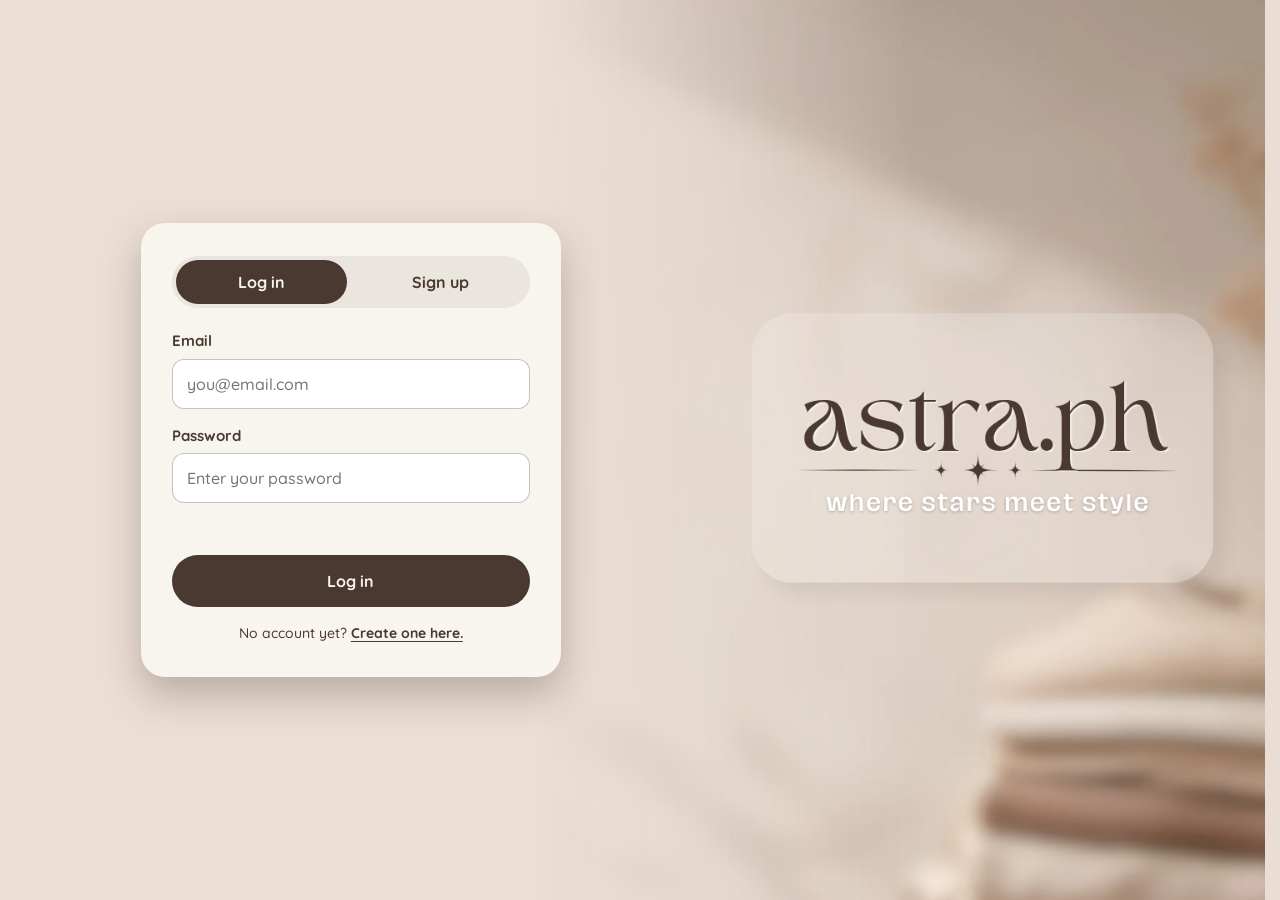
==== 0068PayodLogin.html @ 87f12767 "fixed, w/ comments" ====
<!DOCTYPE html>
<html lang="en">
<head>
  <meta charset="UTF-8">
  <meta name="viewport" content="width=device-width, initial-scale=1.0">
  <title>Log in | astra.ph</title>
  <meta name="description" content="Log in or sign up to shop astra.ph.">

  <link rel="preconnect" href="https://fonts.googleapis.com">
  <link rel="preconnect" href="https://fonts.gstatic.com" crossorigin>
  <link href="https://fonts.googleapis.com/css2?family=Bricolage+Grotesque:wght@700;800&family=Quicksand:wght@500;600;700&display=swap" rel="stylesheet">
  <link rel="icon" type="image/png" href="images/main.png">

  <link rel="stylesheet" href="0068PayodStyle.css">
</head>
<body class="login-body">

  <main class="login-page">
    <div class="login-card">

      <!-- Tabs: switch between the Log in view and the Sign up view.
           Only CSS classes change here; both forms already exist in the
           HTML, JS just shows one and hides the other. -->
      <div class="login-tabs">
        <button type="button" class="tab-btn active" id="tabLogin">Log in</button>
        <button type="button" class="tab-btn" id="tabSignup">Sign up</button>
      </div>

      <!-- ============ LOG IN FORM ============ -->
      <form id="loginForm" class="auth-form" novalidate>
        <label class="field">
          <span>Email</span>
          <input type="email" name="email" placeholder="you@email.com" autocomplete="email">
        </label>

        <label class="field">
          <span>Password</span>
          <input type="password" name="password" placeholder="Enter your password" autocomplete="current-password">
        </label>

        <p class="form-error" id="loginError" role="alert"></p>

        <button class="btn-primary btn-block" type="submit">Log in</button>

        <p class="switch-text">
          No account yet? <button type="button" class="link-btn" id="goSignup">Create one here.</button>
        </p>
      </form>

      <!-- ============ SIGN UP FORM (hidden by default) ============ -->
      <form id="signupForm" class="auth-form" novalidate hidden>
        <div class="name-row">
          <label class="field">
            <span>First name</span>
            <input type="text" name="firstName" placeholder="Juan" autocomplete="given-name">
          </label>

          <label class="field">
            <span>Last name</span>
            <input type="text" name="lastName" placeholder="Dela Cruz" autocomplete="family-name">
          </label>
        </div>

        <label class="field">
          <span>Email</span>
          <input type="email" name="email" placeholder="you@email.com" autocomplete="email">
        </label>

        <label class="field">
          <span>Password</span>
          <input type="password" name="password" placeholder="At least 6 characters" autocomplete="new-password">
        </label>

        <label class="field">
          <span>Confirm password</span>
          <input type="password" name="confirmPassword" placeholder="Re-enter your password" autocomplete="new-password">
        </label>

        <p class="form-error" id="signupError" role="alert"></p>

        <button class="btn-primary btn-block" type="submit">Sign up</button>

        <p class="switch-text">
          Already have an account? <button type="button" class="link-btn" id="goLogin">Log in</button>
        </p>
      </form>

    </div>
  </main>

  <script src="0068PayodLogin.js"></script>
</body>
</html>
---- 0068PayodStyle.css ----
/* ---------- 1. VARIABLES (change colors/spacing here) ---------- */
:root {
  --brown-dark: #4a3931; /* main text + dark buttons */
  --mauve: #9a7b6c; /* navbar color */
  --cream: #eaded4; /* slide background color (fallback) */
  --cream-light: #f8f4ee; /* cards, popups */
  --sand: #d9c8bb; /* image placeholders */
  --star: #d99a2b; /* review stars */
  --error: #a8322d;

  --font-head: "Bricolage Grotesque", "Trebuchet MS", system-ui, sans-serif;
  --font-body: "Quicksand", "Segoe UI", system-ui, sans-serif;

  --nav-h: clamp(56px, 5.84vw, 100px);
  --content-top: 16vw; /* space under the slide title (chooser, reviews) */
  --products-top: 16vw; /* space under the slide title (tops, bottoms) */
  --products-bottom: 12vw; /* space above the bottom wave/marquee */
  --grid-w: 58vw; /* width of the cards area */
}

/* ---------- 2. BASE ---------- */
*,
*::before,
*::after {
  box-sizing: border-box;
  margin: 0;
  padding: 0;
}

html {
  scroll-behavior: smooth; /* makes nav links + chooser cards scroll smoothly */
  scrollbar-gutter: stable; /* stops the page from jumping when popups lock scrolling */
}

body {
  font-family: var(--font-body);
  font-weight: 500;
  color: var(--brown-dark);
  background: var(--cream);
  line-height: 1.5;
}

body.no-scroll {
  overflow: hidden;
}

img {
  max-width: 100%;
}
ul {
  list-style: none;
}
button {
  font: inherit;
  color: inherit;
  cursor: pointer;
}
[hidden] {
  display: none !important;
}

/* Visible keyboard focus */
:focus-visible {
  outline: 3px solid var(--star);
  outline-offset: 3px;
}

/* Text that is only for screen readers/SEO (the real text is inside the slide images) */
.sr-only {
  position: absolute;
  width: 1px;
  height: 1px;
  overflow: hidden;
  clip: rect(0 0 0 0);
  white-space: nowrap;
}

/* A button made to look like an underlined text link (used for "Sign up here",
   "Log in", and the navbar "Log out" button) */
.link-btn {
  border: 0;
  background: none;
  padding: 0;
  font: inherit;
  font-weight: 700;
  color: inherit;
  text-decoration: underline;
  text-underline-offset: 3px;
}

/* ---------- 3. NAVBAR ---------- */
.navbar {
  position: fixed;
  top: 0;
  left: 0;
  width: 100%;
  height: var(--nav-h);
  background: var(--mauve);
  z-index: 100;
}

/* 3 columns sa navbar */
.nav-inner {
  height: 100%;
  display: grid;
  grid-template-columns: 1fr auto 1fr;
  align-items: center;
  gap: 2vw;
  padding: 0 clamp(14px, 3.5vw, 60px);
}

.nav-links {
  display: flex;
  align-items: center;
  gap: clamp(14px, 2.4vw, 40px);
}

.nav-right {
  display: flex;
  justify-content: flex-end;
  align-items: center;
  gap: clamp(14px, 2.4vw, 40px);
}

.nav-links a {
  position: relative;
  padding: 6px 0;
  color: var(--cream-light);
  text-decoration: none;
  font-weight: 700;
  font-size: clamp(12px, 1.15vw, 19px);
  letter-spacing: 0.03em;
}

/* underline on hover */
.nav-links a::after {
  content: "";
  position: absolute;
  left: 0;
  bottom: 0;
  width: 100%;
  height: 2px;
  background: var(--cream-light);
  transform: scaleX(0);
  transform-origin: left;
  transition: transform 0.3s ease;
}
.nav-links a:hover::after,
.nav-links a:focus-visible::after {
  transform: scaleX(1);
}

/* the "Log out" button sits inside .nav-links too, so it borrows the same look */
.nav-logout {
  color: var(--cream-light);
  font-size: clamp(12px, 1.15vw, 19px);
  text-decoration-color: rgba(248, 244, 238, 0.6);
}

.nav-logo {
  color: var(--cream-light);
  text-decoration: none;
  font-family: var(--font-head);
  font-weight: 700;
  font-size: clamp(18px, 2vw, 30px); /* only used if logo.png is missing */
}
.nav-logo img {
  display: block;
  height: calc(var(--nav-h) * 0.5);
  width: auto;
}

.cart-btn {
  position: relative;
  display: grid;
  place-items: center;
  width: clamp(36px, 3vw, 46px);
  height: clamp(36px, 3vw, 46px);
  border: 1.5px solid rgba(248, 244, 238, 0.7);
  border-radius: 50%;
  background: transparent;
  color: var(--cream-light);
  transition:
    background 0.25s ease,
    transform 0.25s ease;
}
.cart-btn:hover {
  background: rgba(248, 244, 238, 0.2);
  transform: scale(1.08);
}
.cart-btn svg {
  width: 55%;
  height: 55%;
}

/* the little number indicator */
.cart-count {
  position: absolute;
  top: -7px;
  right: -7px;
  display: grid;
  place-items: center;
  min-width: 20px;
  height: 20px;
  padding: 0 5px;
  border-radius: 999px;
  background: var(--brown-dark);
  color: var(--cream-light);
  font-size: 12px;
  font-weight: 700;
  transform: scale(0); /* hidden while the cart is empty */
  transition: transform 0.25s cubic-bezier(0.34, 1.56, 0.64, 1);
}
.cart-count.show {
  transform: scale(1);
}
.cart-count.bump {
  animation: bump 0.4s ease;
}

@keyframes bump {
  50% {
    transform: scale(1.5);
  }
}

/* ---------- 4. SLIDES  ---------- */
.slide {
  position: relative;
  width: 100%;
  aspect-ratio: 16 / 9; /* same ratio as the Canva page */
  background-repeat: no-repeat;
  background-size: cover;
  background-position: center top;
  scroll-margin-top: var(
    --nav-h
  ); 
}

.slide-home {
  background-image: url("images/home.png");
}
.slide-about {
  background-image: url("images/about.png");
}
.slide-chooser {
  background-image: url("images/chooser.png");
  padding-top: var(--content-top);
}
.slide-tops {
  background-image: url("images/tops.png");
}
.slide-bottoms {
  background-image: url("images/bottoms.png");
}
.slide-reviews {
  background-image: url("images/reviews.png");
  padding-top: var(--content-top);
}
.slide-contact {
  background-image: url("images/contact.png");
  padding-bottom: 7vw;   /* extra room now that the inquiry form sits below the icons */
}
.slide-products {
  padding: var(--products-top) 0 var(--products-bottom);
}

/* ---------- 5. PRODUCT CHOOSER (Tops / Bottoms) ---------- */
.choices {
  display: flex;
  justify-content: center;
  gap: 4vw;
  width: 62vw;
  margin: 0 auto;
}

.choice {
  position: relative;
  flex: 1;
  display: block;
  aspect-ratio: 4 / 3;
  overflow: hidden;
  border: 0.35vw solid var(--cream-light);
  border-radius: 1.6vw;
  background: var(--mauve); /* shows if the photo is missing */
  color: var(--cream-light);
  text-decoration: none;
  box-shadow: 0 1vw 2.4vw rgba(74, 57, 49, 0.22);
  transition:
    transform 0.3s ease,
    box-shadow 0.3s ease;
}
.choice img {
  display: block;
  width: 100%;
  height: 100%;
  object-fit: cover;
  transition: transform 0.6s ease;
}
.choice:hover {
  transform: translateY(-0.6vw);
  box-shadow: 0 1.6vw 3vw rgba(74, 57, 49, 0.3);
}
.choice:hover img {
  transform: scale(1.07);
}

.choice-label {
  position: absolute;
  left: 0;
  right: 0;
  bottom: 0;
  display: flex;
  flex-direction: column;
  padding: 3vw 1.6vw 1.4vw;
  background: linear-gradient(
    to top,
    rgba(74, 57, 49, 0.85),
    rgba(74, 57, 49, 0)
  );
}
.choice-label strong {
  font-family: var(--font-head);
  font-weight: 800;
  font-size: clamp(20px, 2.4vw, 40px);
  line-height: 1.1;
}
.choice-label small {
  font-size: clamp(12px, 1.15vw, 19px);
  font-weight: 600;
}

/* ---------- 6. PRODUCT CARDS ---------- */
.product-grid {
  display: grid;
  grid-template-columns: repeat(3, 1fr);
  gap: 2vw;
  width: var(--grid-w);
  margin: 0 auto;
}

.product-card {
  display: block;
  padding: 0.8vw;
  border: 0;
  border-radius: 1.3vw;
  background: var(--cream-light);
  text-align: left;
  box-shadow: 0 0.6vw 1.6vw rgba(0, 0, 0, 0.18);
  transition:
    transform 0.25s ease,
    box-shadow 0.25s ease;
}
.product-card:hover {
  transform: translateY(-0.5vw);
  box-shadow: 0 1.2vw 2.4vw rgba(0, 0, 0, 0.26);
}

.card-img {
  display: block;
  aspect-ratio: 1 / 1;
  overflow: hidden;
  border-radius: 0.9vw;
  background: var(--sand);
}
.card-img img {
  display: block;
  width: 100%;
  height: 100%;
  object-fit: cover;
  transition: transform 0.5s ease;
}
.product-card:hover .card-img img {
  transform: scale(1.06);
}

.card-name {
  display: block;
  margin-top: 0.8vw;
  padding: 0 0.3vw;
  font-family: var(--font-head);
  font-weight: 700;
  font-size: clamp(14px, 1.3vw, 22px);
  line-height: 1.2;
}
.card-price {
  display: block;
  margin-top: 0.2vw;
  padding: 0 0.3vw 0.4vw;
  font-weight: 700;
  font-size: clamp(13px, 1.15vw, 19px);
  color: #7c5f51;
}

/* ---------- 7. REVIEWS ---------- */
.review-grid {
  display: grid;
  grid-template-columns: repeat(3, 1fr);
  gap: 2vw;
  width: 66vw;
  margin: 0 auto;
}

.review-card {
  padding: 1.8vw;
  border-radius: 1.4vw;
  background: var(--cream-light);
  box-shadow: 0 0.6vw 1.6vw rgba(74, 57, 49, 0.2);
}
.stars {
  color: var(--star);
  font-size: clamp(16px, 1.6vw, 26px);
  letter-spacing: 0.1em;
  line-height: 1;
}
.star-off {
  color: #d8c9bd;
}

.review-text {
  margin-top: 1vw;
  font-size: clamp(13px, 1.2vw, 19px);
  line-height: 1.5;
}
.review-author {
  margin-top: 1.2vw;
  font-family: var(--font-head);
  font-weight: 700;
  font-size: clamp(14px, 1.25vw, 20px);
}
.review-item {
  font-size: clamp(12px, 1vw, 16px);
  color: #7c5f51;
}

/* ---------- 8. CONTACT ----------
   No more background slide image here (it made the section too tall
   and forced scrolling). Plain mauve color instead, with the text on
   the left and the form on the right, so everything fits in one view. */
.slide-contact {
  background-image: none;
  background-color: var(--mauve);
  aspect-ratio: auto;          /* let the content decide the height, not a fixed 16:9 */
  padding: 5vw 6vw;
  display: flex;
  align-items: center;
}

.contact-wrap {
  display: flex;
  align-items: center;
  gap: 5vw;
  width: 100%;
  max-width: 1100px;
  margin: 0 auto;
}

/* ----- LEFT: heading, blurb, email/phone, social icons ----- */
.contact-info {
  flex: 1;
  color: var(--cream-light);
}
.contact-info h2 {
  font-family: var(--font-head);
  font-weight: 800;
  font-size: clamp(28px, 3.2vw, 48px);
  line-height: 1.1;
  margin-bottom: 14px;
}
.contact-sub {
  max-width: 42ch;
  margin-bottom: 26px;
  font-size: clamp(14px, 1.2vw, 18px);
  opacity: 0.9;
}

.contact-detail {
  display: flex;
  align-items: center;
  gap: 12px;
  margin-bottom: 14px;
  font-weight: 600;
}
.detail-icon {
  flex-shrink: 0;
  width: 22px;
  height: 22px;
}

.social-row {
  display: flex;
  gap: 14px;
  margin-top: 24px;
}
.social-icon {
  display: block;
  width: 42px;
  height: 42px;
  border-radius: 50%;
  overflow: hidden;
  box-shadow: 0 0.4vw 1vw rgba(0, 0, 0, 0.25);
  transition: transform 0.25s ease, box-shadow 0.25s ease;
}
.social-icon img {
  display: block;
  width: 100%;
  height: 100%;
  object-fit: cover;
}
.social-icon:hover,
.social-icon:focus-visible {
  transform: translateY(-3px) scale(1.08);
  box-shadow: 0 0.6vw 1.4vw rgba(0, 0, 0, 0.3);
}

/* ----- RIGHT: the inquiry form, a cream card ----- */
.inquiry-form {
  flex: 1;
  width: 100%;
  padding: 2vw 2.2vw;
  border-radius: 1.2vw;
  background: var(--cream-light);
  box-shadow: 0 0.6vw 1.6vw rgba(0, 0, 0, 0.25);
  display: flex;
  flex-direction: column;
  gap: 14px;
}
.inquiry-title {
  font-family: var(--font-head);
  font-weight: 800;
  font-size: clamp(18px, 1.8vw, 26px);
  text-align: center;
  margin-bottom: 4px;
}
.inquiry-success {
  text-align: center;
  font-weight: 700;
  color: #4b7a5a;
}

/* ---------- 9. BUTTONS + POPUP BASE ---------- */
.btn-primary {
  padding: 14px 30px;
  border: 0;
  border-radius: 999px;
  background: var(--brown-dark);
  color: var(--cream-light);
  font-weight: 700;
  font-size: 16px;
  transition:
    background 0.2s ease,
    transform 0.2s ease;
}
.btn-primary:hover:not(:disabled) {
  background: #64493e;
  transform: translateY(-2px);
}
.btn-primary:active:not(:disabled) {
  transform: scale(0.98);
}
.btn-primary:disabled {
  opacity: 0.45;
  cursor: not-allowed;
}
.btn-block {
  width: 100%;
}

/* The dark screen behind a popup. Hidden until it gets the class "open". */
.overlay {
  position: fixed;
  inset: 0;
  z-index: 200;
  display: flex;
  align-items: center;
  justify-content: center;
  padding: 16px;
  background: rgba(45, 32, 26, 0.6);
  opacity: 0;
  visibility: hidden;
  transition:
    opacity 0.3s ease,
    visibility 0.3s ease;
}
.overlay.open {
  opacity: 1;
  visibility: visible;
}

/* The popup box zooms in when the overlay opens */
.modal {
  position: relative;
  max-height: 92vh;
  overflow-y: auto;
  border-radius: 24px;
  background: var(--cream-light);
  transform: scale(0.9) translateY(14px);
  transition: transform 0.35s cubic-bezier(0.34, 1.3, 0.64, 1);
}
.overlay.open .modal {
  transform: none;
}

.close-btn {
  position: absolute;
  top: 14px;
  right: 14px;
  z-index: 2;
  display: grid;
  place-items: center;
  width: 38px;
  height: 38px;
  border: 0;
  border-radius: 50%;
  background: rgba(74, 57, 49, 0.1);
  font-size: 24px;
  line-height: 1;
  transition:
    background 0.2s ease,
    transform 0.3s ease;
}
.close-btn:hover {
  background: rgba(74, 57, 49, 0.2);
  transform: rotate(90deg);
}

/* ---------- 10. PRODUCT DETAILS POPUP ---------- */
.product-modal {
  display: grid;
  grid-template-columns: 1fr 1fr;
  width: min(920px, 94vw);
}
.pm-image {
  min-height: 380px;
  background: var(--sand);
}
.pm-image img {
  display: block;
  width: 100%;
  height: 100%;
  object-fit: cover;
}
.pm-info {
  display: flex;
  flex-direction: column;
  gap: 18px;
  padding: 44px 36px 32px;
}
.pm-info h2 {
  font-family: var(--font-head);
  font-weight: 800;
  font-size: 30px;
  line-height: 1.1;
}
.pm-price {
  font-size: 22px;
  font-weight: 700;
  color: #7c5f51;
}
.pm-desc {
  max-width: 46ch;
}

.option-label {
  margin-bottom: 8px;
  font-weight: 700;
}
.options {
  display: flex;
  flex-wrap: wrap;
  gap: 10px;
}

/* size buttons */
.opt-btn {
  min-width: 48px;
  padding: 8px 14px;
  border: 1.5px solid var(--brown-dark);
  border-radius: 999px;
  background: transparent;
  font-weight: 700;
  transition:
    background 0.2s ease,
    color 0.2s ease;
}
.opt-btn:hover {
  background: rgba(74, 57, 49, 0.1);
}
.opt-btn.selected {
  background: var(--brown-dark);
  color: var(--cream-light);
}

/* color circles */
.swatch {
  width: 34px;
  height: 34px;
  border: 2px solid var(--cream-light);
  border-radius: 50%;
  box-shadow: 0 0 0 1px rgba(74, 57, 49, 0.35);
  transition: transform 0.2s ease;
}
.swatch:hover {
  transform: scale(1.12);
}
.swatch.selected {
  box-shadow: 0 0 0 3px var(--brown-dark);
}

.pm-info .btn-primary {
  margin-top: 6px;
}

/* ---------- 11. CART PANEL ---------- */
.overlay-cart {
  align-items: stretch;
  justify-content: flex-end;
  padding: 0;
}

.cart-drawer {
  display: flex;
  flex-direction: column;
  width: min(430px, 100vw);
  height: 100%;
  background: var(--cream-light);
  transform: translateX(100%); /* starts off-screen on the right */
  transition: transform 0.4s cubic-bezier(0.22, 1, 0.36, 1);
}
.overlay.open .cart-drawer {
  transform: none;
}

.cart-header {
  position: relative;
  padding: 26px 24px 18px;
  border-bottom: 1px solid rgba(74, 57, 49, 0.15);
}
.cart-header h2 {
  font-family: var(--font-head);
  font-weight: 800;
  font-size: 26px;
}

.cart-body {
  flex: 1;
  overflow-y: auto;
  padding: 0 24px;
}
.cart-empty {
  padding: 36px 0;
}
.cart-empty a {
  font-weight: 700;
  color: var(--brown-dark);
}

.cart-item {
  display: grid;
  grid-template-columns: 76px 1fr auto;
  gap: 14px;
  padding: 16px 0;
  border-bottom: 1px solid rgba(74, 57, 49, 0.12);
}
.ci-thumb {
  width: 76px;
  height: 76px;
  border-radius: 12px;
  object-fit: cover;
  background: var(--sand);
}
.ci-name {
  font-family: var(--font-head);
  font-weight: 700;
  line-height: 1.2;
}
.ci-variant {
  font-size: 14px;
  color: #7c5f51;
}
.ci-price {
  margin-top: 6px;
  font-weight: 700;
}

.ci-actions {
  display: flex;
  flex-direction: column;
  align-items: flex-end;
  justify-content: space-between;
}
.ci-remove {
  display: grid;
  place-items: center;
  width: 30px;
  height: 30px;
  border: 0;
  border-radius: 50%;
  background: transparent;
  color: #7c5f51;
  transition:
    background 0.2s ease,
    color 0.2s ease;
}
.ci-remove:hover {
  background: rgba(168, 50, 45, 0.12);
  color: var(--error);
}
.ci-remove svg {
  width: 18px;
  height: 18px;
}

/* quantity: [ - 1 + ] */
.qty {
  display: flex;
  align-items: center;
  border: 1.5px solid rgba(74, 57, 49, 0.35);
  border-radius: 999px;
}
.qty button {
  width: 30px;
  height: 30px;
  border: 0;
  border-radius: 50%;
  background: transparent;
  font-size: 18px;
  font-weight: 700;
  line-height: 1;
  transition: background 0.2s ease;
}
.qty button:hover:not(:disabled) {
  background: rgba(74, 57, 49, 0.12);
}
.qty button:disabled {
  opacity: 0.3;
  cursor: not-allowed;
}
.qty span {
  min-width: 26px;
  text-align: center;
  font-weight: 700;
}

.cart-footer {
  padding: 20px 24px 26px;
  border-top: 1px solid rgba(74, 57, 49, 0.15);
}
.cart-total-row {
  display: flex;
  justify-content: space-between;
  align-items: baseline;
  margin-bottom: 14px;
  font-size: 18px;
}
.cart-total-row strong {
  font-family: var(--font-head);
  font-size: 26px;
}

/* ---------- 12. CHECKOUT POPUP ---------- */
.checkout-modal {
  width: min(560px, 94vw);
  padding: 36px 32px 30px;
}
.checkout-modal h2 {
  margin-bottom: 18px;
  font-family: var(--font-head);
  font-weight: 800;
  font-size: 28px;
}

#checkoutForm {
  display: flex;
  flex-direction: column;
  gap: 16px;
}

.field {
  display: flex;
  flex-direction: column;
  gap: 6px;
  border: 0;
}
.field > span,
.field > legend {
  padding: 0;
  font-weight: 700;
  font-size: 15px;
}
.field input[type="text"],
.field input[type="email"],
.field input[type="password"],
.field input[type="tel"],
.field textarea {
  width: 100%;
  padding: 12px 14px;
  border: 1.5px solid rgba(74, 57, 49, 0.3);
  border-radius: 12px;
  background: #fff;
  font: inherit;
  color: var(--brown-dark);
  resize: vertical;
}
.field input:focus,
.field textarea:focus {
  outline: none;
  border-color: var(--mauve);
  box-shadow: 0 0 0 3px rgba(154, 123, 108, 0.3);
}

/* payment choices look like pills; the real radio button is hidden */
.pay-options {
  display: flex;
  flex-wrap: wrap;
  gap: 10px;
  margin-top: 6px;
}
.pay-option {
  position: relative;
  cursor: pointer;
}
.pay-option input {
  position: absolute;
  opacity: 0;
}
.pay-option span {
  display: block;
  padding: 10px 18px;
  border: 1.5px solid var(--brown-dark);
  border-radius: 999px;
  font-weight: 700;
  transition:
    background 0.2s ease,
    color 0.2s ease;
}
.pay-option input:checked + span {
  background: var(--brown-dark);
  color: var(--cream-light);
}
.pay-option input:focus-visible + span {
  outline: 3px solid var(--star);
  outline-offset: 3px;
}

.summary {
  padding: 14px 16px;
  border-radius: 14px;
  background: rgba(154, 123, 108, 0.14);
  font-size: 15px;
}
.sum-row {
  display: flex;
  justify-content: space-between;
  gap: 16px;
  padding: 3px 0;
}
.sum-total {
  margin-top: 6px;
  padding-top: 8px;
  border-top: 1px solid rgba(74, 57, 49, 0.2);
  font-weight: 700;
  font-size: 17px;
}

.form-error {
  min-height: 1.4em;
  color: var(--error);
  font-weight: 700;
  font-size: 14px;
}

/* success view */
.success-view {
  padding: 24px 6px 6px;
  text-align: center;
}
.success-view h2 {
  margin-bottom: 10px;
}
.success-view .btn-primary {
  margin-top: 22px;
}
.success-star {
  display: inline-block;
  margin-bottom: 8px;
  color: var(--star);
  font-size: 56px;
  line-height: 1;
  animation: pop 0.6s cubic-bezier(0.34, 1.56, 0.64, 1);
}
.demo-note {
  margin-top: 12px;
  font-size: 13px;
  color: #7c5f51;
}

@keyframes pop {
  from {
    transform: scale(0) rotate(-40deg);
  }
  to {
    transform: scale(1) rotate(0);
  }
}

/* ---------- 13. TOAST ("Added to cart") ---------- */
.toast {
  position: fixed;
  left: 50%;
  bottom: 28px;
  z-index: 300;
  padding: 12px 22px;
  border-radius: 999px;
  background: var(--brown-dark);
  color: var(--cream-light);
  font-weight: 700;
  box-shadow: 0 8px 24px rgba(0, 0, 0, 0.25);
  opacity: 0;
  transform: translate(-50%, 20px);
  pointer-events: none;
  transition:
    opacity 0.3s ease,
    transform 0.3s ease;
}
.toast.show {
  opacity: 1;
  transform: translate(-50%, 0);
}

/* ---------- 14. LOGIN / SIGN UP PAGE ---------- */
.login-body {
  background: var(--cream);
}

.login-page {
  min-height: 100vh;
  display: flex;
  align-items: center;
  padding: 4vw 4vw 4vw 6vw;
  background-image: url("images/login.png");
  background-size: cover;
  background-position: center;
}

.login-card {
  width: min(420px, 100%);
  padding: 2.6vw 2.4vw;
  border-radius: 24px;
  background: var(--cream-light);
  box-shadow: 0 1.4vw 3vw rgba(74, 57, 49, 0.3);
  margin-left: 5vw;
}

/* the Log in / Sign up tab switcher */
.login-tabs {
  display: flex;
  gap: 8px;
  margin-bottom: 22px;
  padding: 4px;
  border-radius: 999px;
  background: rgba(74, 57, 49, 0.08);
}
.tab-btn {
  flex: 1;
  padding: 10px 0;
  border: 0;
  border-radius: 999px;
  background: transparent;
  font-weight: 700;
  color: var(--brown-dark);
  transition: background 0.25s ease, color 0.25s ease;
}
.tab-btn.active {
  background: var(--brown-dark);
  color: var(--cream-light);
}

.auth-form {
  display: flex;
  flex-direction: column;
  gap: 16px;
}

/* First name + Last name side by side */
.name-row {
  display: flex;
  gap: 14px;
}
.name-row .field {
  flex: 1;
}

.switch-text {
  text-align: center;
  font-size: 14px;
}

@media (max-width: 700px) {
  .login-page {
    padding: 6vw;
    justify-content: center;
    background-position: 75% center;
  }
  .login-card {
    width: 100%;
  }
}

/* ---------- 15. SMALLER SCREENS ---------- */
@media (max-width: 800px) {
  :root {
    --content-top: 24vw;
    --products-top: 28vw;
    --products-bottom: 18vw;
    --grid-w: 88vw;
  }

  .choices {
    width: 88vw;
    gap: 3vw;
  }
  .product-grid {
    grid-template-columns: repeat(2, 1fr);
    gap: 3vw;
  }
  .product-card {
    padding: 1.6vw;
    border-radius: 3vw;
  }
  .card-img {
    border-radius: 2vw;
  }
  .card-name {
    margin-top: 1.6vw;
  }

  .review-grid {
    grid-template-columns: 1fr;
    width: 88vw;
    gap: 3vw;
  }
  .review-card {
    padding: 4vw;
    border-radius: 3vw;
  }
  .review-text {
    margin-top: 2vw;
  }
  .review-author {
    margin-top: 3vw;
  }

  /* stack the contact text above the form instead of side-by-side */
  .contact-wrap {
    flex-direction: column;
    gap: 7vw;
  }
  .contact-info {
    text-align: center;
  }
  .contact-sub {
    margin-left: auto;
    margin-right: auto;
  }
  .contact-detail {
    justify-content: center;
  }
  .social-row {
    justify-content: center;
  }

  .inquiry-form {
    padding: 5vw;
    border-radius: 3vw;
  }

  .product-modal {
    grid-template-columns: 1fr;
  }
  .pm-image {
    min-height: 0;
    aspect-ratio: 4 / 3;
  }
  .pm-info {
    padding: 24px 22px 26px;
  }
}

@media (max-width: 700px) {
  .nav-logo {
    display: none;
  }
  .nav-inner {
    grid-template-columns: 1fr auto;
  }
  .nav-logout {
    font-size: 11px;
  }
}

/* ---------- 16. RESPECT "REDUCE MOTION" SETTING ---------- */
@media (prefers-reduced-motion: reduce) {
  html {
    scroll-behavior: auto;
  }
  *,
  *::before,
  *::after {
    animation: none !important;
    transition: none !important;
  }
}

/*.reveal {
  opacity: 0;
  transform: translateY(24px);
  transition:
    opacity 0.6s ease,
    transform 0.6s ease;
}
.reveal.visible {
  opacity: 1;
  transform: translateY(0);
}*/
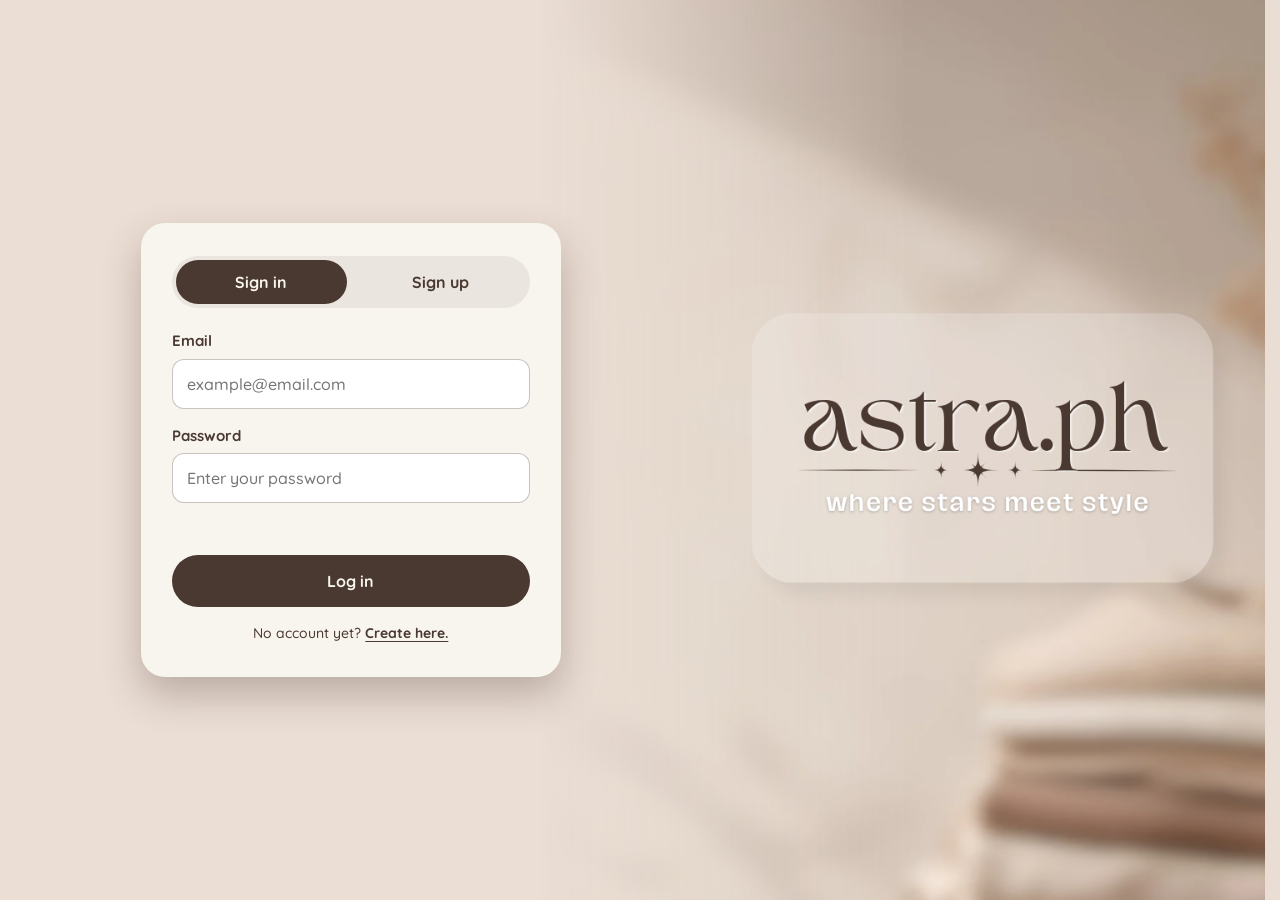
==== commit 8f0892e8: "oky na/ pinagaralan na" ====
--- a/0068PayodLogin.html
+++ b/0068PayodLogin.html
@@ -18,11 +18,9 @@
   <main class="login-page">
     <div class="login-card">
 
-      <!-- Tabs: switch between the Log in view and the Sign up view.
-           Only CSS classes change here; both forms already exist in the
-           HTML, JS just shows one and hides the other. -->
+      <!-- tabs na nagsswitch between the Log in and Sign up view -->
       <div class="login-tabs">
-        <button type="button" class="tab-btn active" id="tabLogin">Log in</button>
+        <button type="button" class="tab-btn active" id="tabLogin">Sign in</button>
         <button type="button" class="tab-btn" id="tabSignup">Sign up</button>
       </div>
 
@@ -30,7 +28,7 @@
       <form id="loginForm" class="auth-form" novalidate>
         <label class="field">
           <span>Email</span>
-          <input type="email" name="email" placeholder="you@email.com" autocomplete="email">
+          <input type="email" name="email" placeholder="example@email.com" autocomplete="email">
         </label>
 
         <label class="field">
@@ -43,7 +41,7 @@
         <button class="btn-primary btn-block" type="submit">Log in</button>
 
         <p class="switch-text">
-          No account yet? <button type="button" class="link-btn" id="goSignup">Create one here.</button>
+          No account yet? <button type="button" class="link-btn" id="goSignup">Create here.</button>
         </p>
       </form>
 
@@ -63,7 +61,7 @@
 
         <label class="field">
           <span>Email</span>
-          <input type="email" name="email" placeholder="you@email.com" autocomplete="email">
+          <input type="email" name="email" placeholder="example@email.com" autocomplete="email">
         </label>
 
         <label class="field">
--- a/0068PayodStyle.css
+++ b/0068PayodStyle.css
@@ -1,8 +1,8 @@
-/* ---------- 1. VARIABLES (change colors/spacing here) ---------- */
+/* @@@@@@@@@@@@@@@@@ 1. VARIABLES (colors & spacing here) @@@@@@@@@@@@@@@@@ */
 :root {
   --brown-dark: #4a3931; /* main text + dark buttons */
   --mauve: #9a7b6c; /* navbar color */
-  --cream: #eaded4; /* slide background color (fallback) */
+  --cream: #eaded4; /* slide background color (fallback lang) */
   --cream-light: #f8f4ee; /* cards, popups */
   --sand: #d9c8bb; /* image placeholders */
   --star: #d99a2b; /* review stars */
@@ -14,11 +14,11 @@
   --nav-h: clamp(56px, 5.84vw, 100px);
   --content-top: 16vw; /* space under the slide title (chooser, reviews) */
   --products-top: 16vw; /* space under the slide title (tops, bottoms) */
-  --products-bottom: 12vw; /* space above the bottom wave/marquee */
+  --products-bottom: 12vw; /* space above the bottom waves */
   --grid-w: 58vw; /* width of the cards area */
 }
 
-/* ---------- 2. BASE ---------- */
+/* @@@@@@@@@@@@@@@@@ 2. BASE @@@@@@@@@@@@@@@@@ */
 *,
 *::before,
 *::after {
@@ -29,7 +29,7 @@
 
 html {
   scroll-behavior: smooth; /* makes nav links + chooser cards scroll smoothly */
-  scrollbar-gutter: stable; /* stops the page from jumping when popups lock scrolling */
+  scrollbar-gutter: stable; /* stops the page from jumping pag yung popups nilock scrolling */
 }
 
 body {
@@ -65,7 +65,7 @@
   outline-offset: 3px;
 }
 
-/* Text that is only for screen readers/SEO (the real text is inside the slide images) */
+/* Text only for screen readers/SEO (the real text is inside the slide images) */
 .sr-only {
   position: absolute;
   width: 1px;
@@ -75,8 +75,7 @@
   white-space: nowrap;
 }
 
-/* A button made to look like an underlined text link (used for "Sign up here",
-   "Log in", and the navbar "Log out" button) */
+/* button n may underlined text link (sa sign up, log in, log out) */
 .link-btn {
   border: 0;
   background: none;
@@ -88,7 +87,7 @@
   text-underline-offset: 3px;
 }
 
-/* ---------- 3. NAVBAR ---------- */
+/* @@@@@@@@@@@@@@@@@ 3. NAVBAR @@@@@@@@@@@@@@@@@ */
 .navbar {
   position: fixed;
   top: 0;
@@ -149,8 +148,6 @@
 .nav-links a:focus-visible::after {
   transform: scaleX(1);
 }
-
-/* the "Log out" button sits inside .nav-links too, so it borrows the same look */
 .nav-logout {
   color: var(--cream-light);
   font-size: clamp(12px, 1.15vw, 19px);
@@ -224,11 +221,11 @@
   }
 }
 
-/* ---------- 4. SLIDES  ---------- */
+/* @@@@@@@@@@@@@@@@@ 4. SLIDES (bg imgs) @@@@@@@@@@@@@@@@@ */
 .slide {
   position: relative;
   width: 100%;
-  aspect-ratio: 16 / 9; /* same ratio as the Canva page */
+  aspect-ratio: 16 / 9; 
   background-repeat: no-repeat;
   background-size: cover;
   background-position: center top;
@@ -257,15 +254,11 @@
   background-image: url("images/reviews.png");
   padding-top: var(--content-top);
 }
-.slide-contact {
-  background-image: url("images/contact.png");
-  padding-bottom: 7vw;   /* extra room now that the inquiry form sits below the icons */
-}
 .slide-products {
   padding: var(--products-top) 0 var(--products-bottom);
 }
 
-/* ---------- 5. PRODUCT CHOOSER (Tops / Bottoms) ---------- */
+/* @@@@@@@@@@@@@@@@@ 5. PRODUCT CHOOSER (Tops or Bottoms) @@@@@@@@@@@@@@@@@ */
 .choices {
   display: flex;
   justify-content: center;
@@ -330,7 +323,7 @@
   font-weight: 600;
 }
 
-/* ---------- 6. PRODUCT CARDS ---------- */
+/* @@@@@@@@@@@@@@@@@ 6. PRODUCT CARDS @@@@@@@@@@@@@@@@@ */
 .product-grid {
   display: grid;
   grid-template-columns: repeat(3, 1fr);
@@ -392,7 +385,7 @@
   color: #7c5f51;
 }
 
-/* ---------- 7. REVIEWS ---------- */
+/* @@@@@@@@@@@@@@@@@ 7. REVIEWS @@@@@@@@@@@@@@@@@ */
 .review-grid {
   display: grid;
   grid-template-columns: repeat(3, 1fr);
@@ -433,14 +426,11 @@
   color: #7c5f51;
 }
 
-/* ---------- 8. CONTACT ----------
-   No more background slide image here (it made the section too tall
-   and forced scrolling). Plain mauve color instead, with the text on
-   the left and the form on the right, so everything fits in one view. */
+/* @@@@@@@@@@@@@@@@@ 8. CONTACT @@@@@@@@@@@@@@@@@ */
 .slide-contact {
   background-image: none;
   background-color: var(--mauve);
-  aspect-ratio: auto;          /* let the content decide the height, not a fixed 16:9 */
+  aspect-ratio: auto; 
   padding: 5vw 6vw;
   display: flex;
   align-items: center;
@@ -455,7 +445,7 @@
   margin: 0 auto;
 }
 
-/* ----- LEFT: heading, blurb, email/phone, social icons ----- */
+/* ----- LEFT  ----- */
 .contact-info {
   flex: 1;
   color: var(--cream-light);
@@ -513,7 +503,7 @@
   box-shadow: 0 0.6vw 1.4vw rgba(0, 0, 0, 0.3);
 }
 
-/* ----- RIGHT: the inquiry form, a cream card ----- */
+/* ----- RIGHT (form) ----- */
 .inquiry-form {
   flex: 1;
   width: 100%;
@@ -538,7 +528,7 @@
   color: #4b7a5a;
 }
 
-/* ---------- 9. BUTTONS + POPUP BASE ---------- */
+/* @@@@@@@@@@@@@@@@@ 9. BUTTONS + POPUP BASE @@@@@@@@@@@@@@@@@ */
 .btn-primary {
   padding: 14px 30px;
   border: 0;
@@ -566,7 +556,7 @@
   width: 100%;
 }
 
-/* The dark screen behind a popup. Hidden until it gets the class "open". */
+/* magdadark yung likod ng pop up cards. hidden until it gets the class "open" */
 .overlay {
   position: fixed;
   inset: 0;
@@ -587,7 +577,7 @@
   visibility: visible;
 }
 
-/* The popup box zooms in when the overlay opens */
+/* pop up effect */
 .modal {
   position: relative;
   max-height: 92vh;
@@ -621,10 +611,10 @@
 }
 .close-btn:hover {
   background: rgba(74, 57, 49, 0.2);
-  transform: rotate(90deg);
-}
-
-/* ---------- 10. PRODUCT DETAILS POPUP ---------- */
+  transform: rotate(90deg); /* nagrorotate yung X */
+}
+
+/* @@@@@@@@@@@@@@@@@ 10. PRODUCT DETAILS POPUP @@@@@@@@@@@@@@@@@ */
 .product-modal {
   display: grid;
   grid-template-columns: 1fr 1fr;
@@ -711,7 +701,7 @@
   margin-top: 6px;
 }
 
-/* ---------- 11. CART PANEL ---------- */
+/* @@@@@@@@@@@@@@@@@ 11. CART PANEL @@@@@@@@@@@@@@@@@ */
 .overlay-cart {
   align-items: stretch;
   justify-content: flex-end;
@@ -811,7 +801,7 @@
   height: 18px;
 }
 
-/* quantity: [ - 1 + ] */
+/* quantity (may + -) */
 .qty {
   display: flex;
   align-items: center;
@@ -858,7 +848,7 @@
   font-size: 26px;
 }
 
-/* ---------- 12. CHECKOUT POPUP ---------- */
+/* @@@@@@@@@@@@@@@@@ 12. CHECKOUT POPUP @@@@@@@@@@@@@@@@@ */
 .checkout-modal {
   width: min(560px, 94vw);
   padding: 36px 32px 30px;
@@ -909,7 +899,7 @@
   box-shadow: 0 0 0 3px rgba(154, 123, 108, 0.3);
 }
 
-/* payment choices look like pills; the real radio button is hidden */
+/* payment */
 .pay-options {
   display: flex;
   flex-wrap: wrap;
@@ -1004,7 +994,7 @@
   }
 }
 
-/* ---------- 13. TOAST ("Added to cart") ---------- */
+/* @@@@@@@@@@@@@@@@@ 13. TOAST (mssgs like "added to cart") @@@@@@@@@@@@@@@@@ */
 .toast {
   position: fixed;
   left: 50%;
@@ -1028,7 +1018,7 @@
   transform: translate(-50%, 0);
 }
 
-/* ---------- 14. LOGIN / SIGN UP PAGE ---------- */
+/* @@@@@@@@@@@@@@@@@ 14. LOGIN/SIGN UP PAGE @@@@@@@@@@@@@@@@@ */
 .login-body {
   background: var(--cream);
 }
@@ -1052,7 +1042,7 @@
   margin-left: 5vw;
 }
 
-/* the Log in / Sign up tab switcher */
+/* the login/signup tab switcher */
 .login-tabs {
   display: flex;
   gap: 8px;
@@ -1082,7 +1072,7 @@
   gap: 16px;
 }
 
-/* First name + Last name side by side */
+/* magkatabing first at last name */
 .name-row {
   display: flex;
   gap: 14px;
@@ -1107,7 +1097,7 @@
   }
 }
 
-/* ---------- 15. SMALLER SCREENS ---------- */
+/* @@@@@@@@@@@@@@@@@ 15. FOR SMALLER SCREENS @@@@@@@@@@@@@@@@@ */
 @media (max-width: 800px) {
   :root {
     --content-top: 24vw;
@@ -1199,7 +1189,7 @@
   }
 }
 
-/* ---------- 16. RESPECT "REDUCE MOTION" SETTING ---------- */
+/* @@@@@@@@@@@@@@@@@ 16. REDUCE MOTION @@@@@@@@@@@@@@@@@ */
 @media (prefers-reduced-motion: reduce) {
   html {
     scroll-behavior: auto;
@@ -1210,16 +1200,4 @@
     animation: none !important;
     transition: none !important;
   }
-}
-
-/*.reveal {
-  opacity: 0;
-  transform: translateY(24px);
-  transition:
-    opacity 0.6s ease,
-    transform 0.6s ease;
-}
-.reveal.visible {
-  opacity: 1;
-  transform: translateY(0);
-}*/+}
